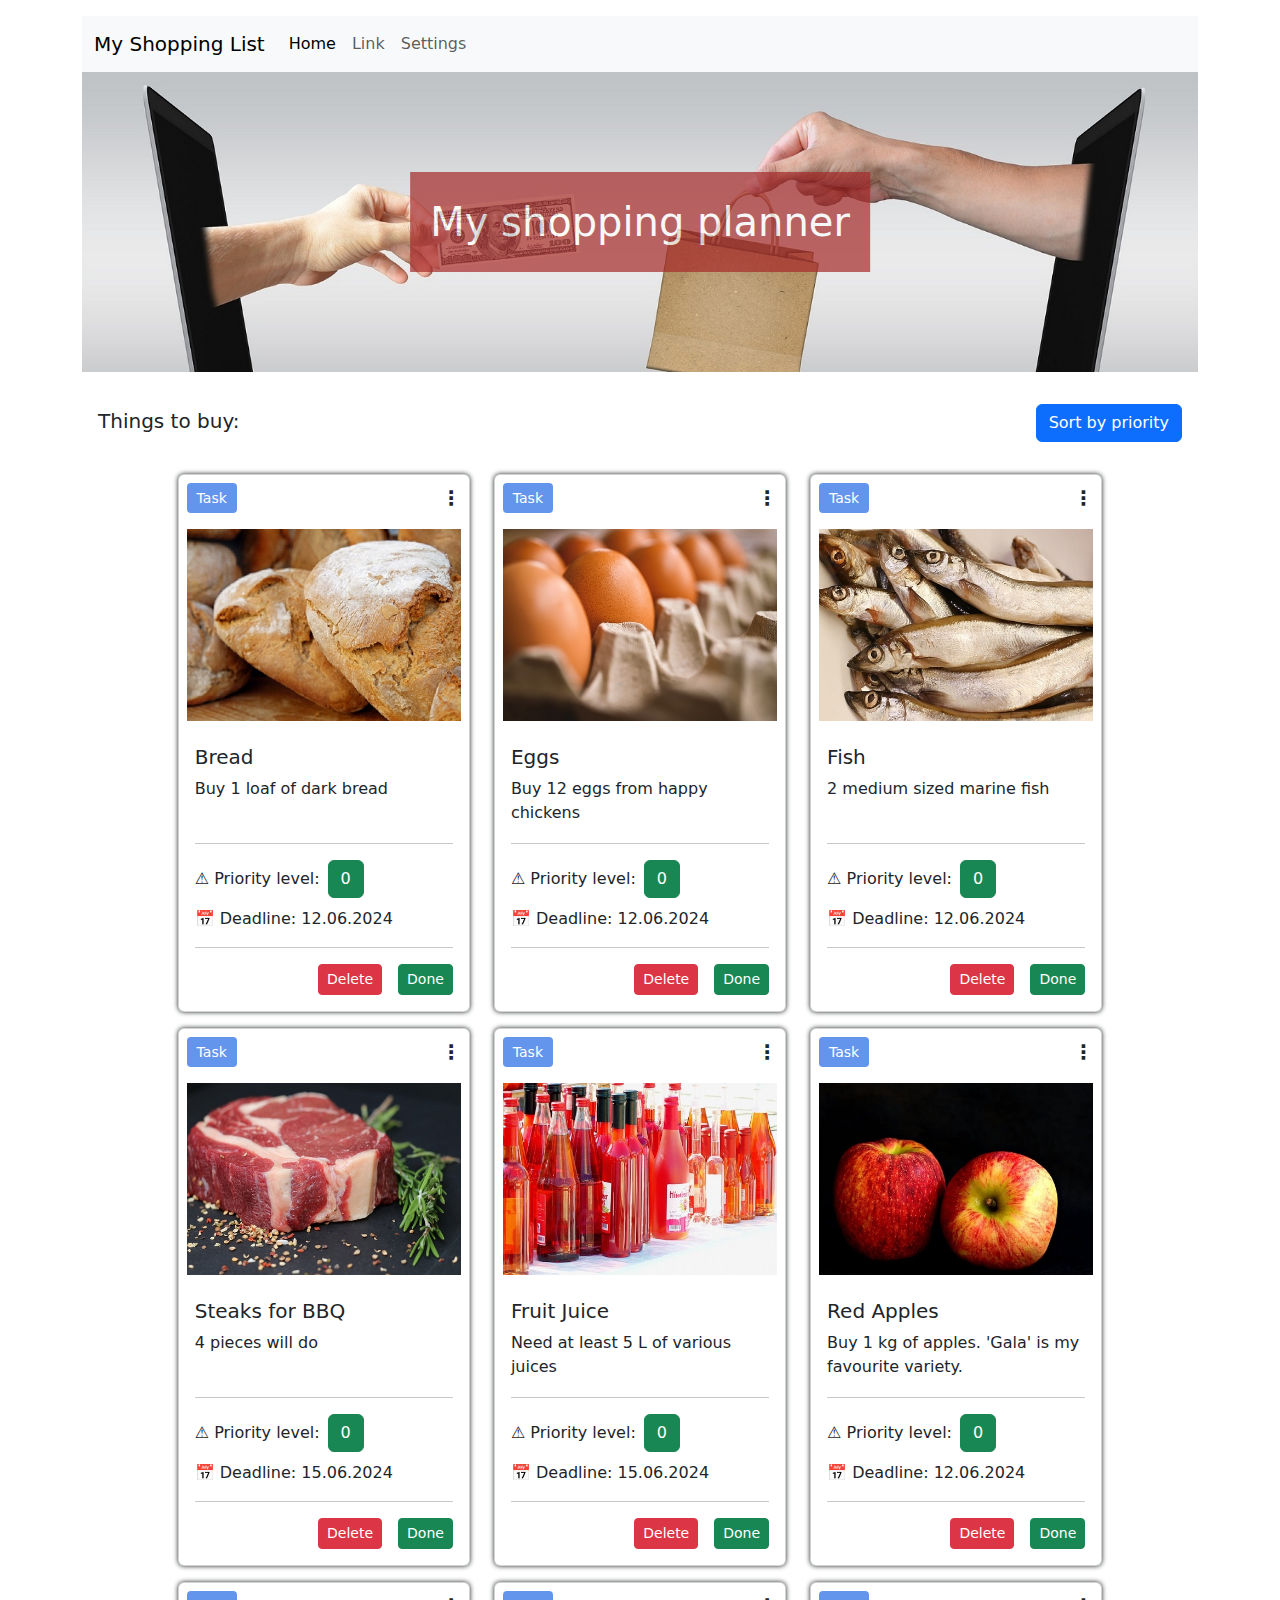
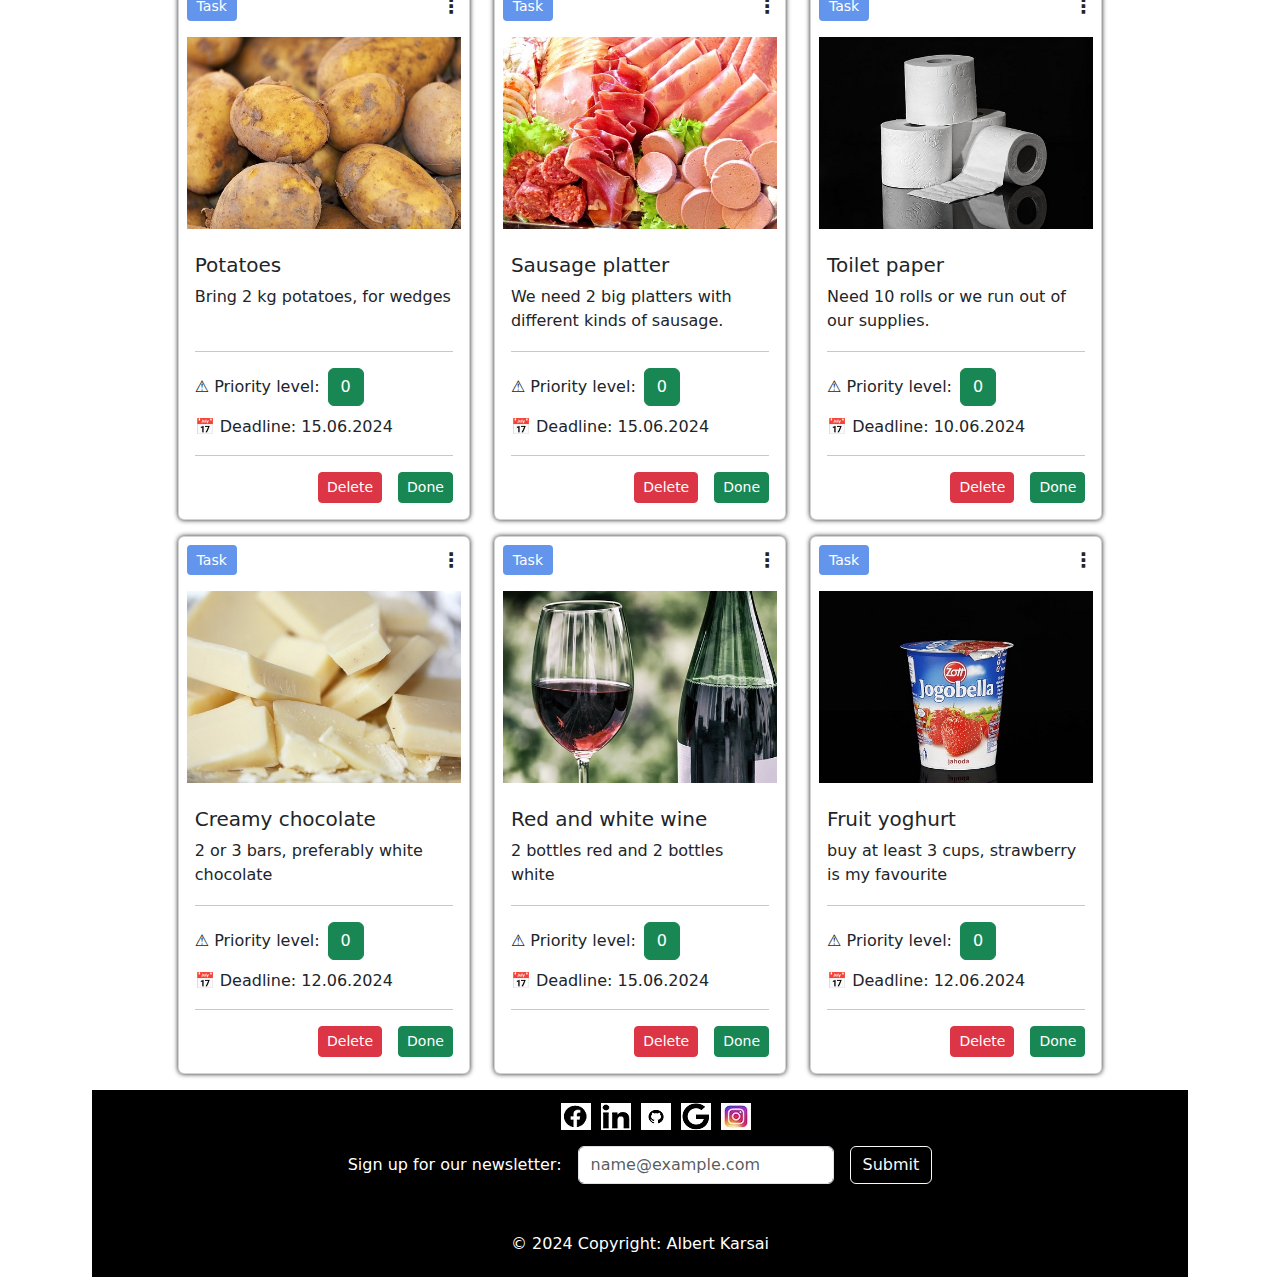
==== Advanced_Exercise/index.html @ 185fdf18 "Advanced exercise ts errors fixed" ====
<!-- Advanced Exercise 1 

Create a Restaurant Web Page using the below-provided Typescript concepts. Try to implement all of them in an appropriate place in the App: 

● Define for each variable/array the data type 
● List the array items and make sure that it has a strict data type definition 
● Use some loop for displaying the data into the Page (forEach, For in, or For-of) 
● Define some appropriate value as const

It is up to you how the front-end part will look like. It will be nice if you provide a well structured and designed Bootstrap page. Your task is to incorporate all these features using Typescript in a proper and meaningful place in your App. More dynamic data is always welcome. Feel free to add additional functionalities. -->

<!DOCTYPE html>
<html lang="en">
  <head>
    <meta charset="UTF-8" />
    <meta name="viewport" content="width=device-width, initial-scale=1.0" />
    <title>Shopping List</title>
    <link
      href="https://cdn.jsdelivr.net/npm/bootstrap@5.3.3/dist/css/bootstrap.min.css"
      rel="stylesheet"
      integrity="sha384-QWTKZyjpPEjISv5WaRU9OFeRpok6YctnYmDr5pNlyT2bRjXh0JMhjY6hW+ALEwIH"
      crossorigin="anonymous"
    />
    <link rel="stylesheet" href="./CSS/style.css" />
  </head>
  <body>
    <div class="container">
      <!--navbar-->
      <nav class="navbar navbar-expand-lg bg-body-tertiary mt-3">
        <div class="container">
          <a class="navbar-brand" href="#">My Shopping List</a>
          <button
            class="navbar-toggler"
            type="button"
            data-bs-toggle="collapse"
            data-bs-target="#navbarSupportedContent"
            aria-controls="navbarSupportedContent"
            aria-expanded="false"
            aria-label="Toggle navigation"
          >
            <span class="navbar-toggler-icon"></span>
          </button>
          <div class="collapse navbar-collapse" id="navbarSupportedContent">
            <ul class="navbar-nav me-auto mb-2 mb-lg-0">
              <li class="nav-item">
                <a class="nav-link active" aria-current="page" href="#">Home</a>
              </li>
              <li class="nav-item">
                <a class="nav-link" href="#">Link</a>
              </li>
              <li class="nav-item">
                <a class="nav-link" href="#">Settings</a>
              </li>
            </ul>
          </div>
        </div>
      </nav>
      <main>
        <!--hero section-->
        <div id="hero" class="container">
          <p>My shopping planner</p>
        </div>
        <!-- Bar between hero section and pictures -->
        <div
          id="title-bar"
          class="d-flex justify-content-between align-items-baseline mt-3"
        >
          <p class="h5 m-3">Things to buy:</p>
          <button type="button" id="btn-sort" class="btn btn-primary m-3">
            Sort by priority
          </button>
        </div>
        <!--pictures container-->
        <div id="container-main" class="container mx-auto mb-3 main-body">
          <div
            id="grid-anchor"
            class="row row-cols-lg-3 row-cols-md-2 row-cols-1"
          >
            <!--here are the shopping items rendered-->
          </div>
        </div>
      </main>
      <!--footer section-->
      <footer>
        <ul id="ul-footer-symbols" class="m-2">
          <li>
            <a href="#"
              ><img src="./images/Facebook2.png" alt="Facebook-Button"
            /></a>
          </li>
          <li>
            <a href="#"
              ><img src="./images/LinkeIn2.png" alt="LinkeIn-Button"
            /></a>
          </li>
          <li>
            <a href="#"><img src="./images/github.png" alt="Insta-Button" /></a>
          </li>
          <li>
            <a href="#"><img src="./images/google.png" alt="Insta-Button" /></a>
          </li>
          <li>
            <a href="#"><img src="./images/Insta.jpg" alt="Insta-Button" /></a>
          </li>
        </ul>

        <form class="d-flex justify-content-center mt-2">
          <div class="row g-3 align-items-center">
            <div class="col-auto">
              <label for="email" class="col-form-label"
                >Sign up for our newsletter:</label
              >
            </div>
            <div class="col-auto">
              <input
                type="email"
                id="email"
                class="form-control"
                placeholder="name@example.com"
                aria-describedby="basic-addon1"
              />
            </div>
            <div class="col-auto">
              <button type="submit" class="btn btn-outline-light">
                Submit
              </button>
            </div>
          </div>
        </form>

        <p class="mt-5">&copy; 2024 Copyright: Albert Karsai</p>
      </footer>
    </div>

    <!--Bootstrap-->
    <script
      src="https://cdn.jsdelivr.net/npm/bootstrap@5.3.3/dist/js/bootstrap.bundle.min.js"
      integrity="sha384-YvpcrYf0tY3lHB60NNkmXc5s9fDVZLESaAA55NDzOxhy9GkcIdslK1eN7N6jIeHz"
      crossorigin="anonymous"
    ></script>
    <!--my js file-->
    <script src="./js/script.js"></script>
  </body>
</html>
---- Advanced_Exercise/CSS/style.css ----
* {
    margin: 0;
    padding: 0;
    box-sizing: border-box;
}

#btn-priority {
    width: 30px;
    height: 30px;
    padding: 0;
}

.card {
    box-shadow: 0px 0px 5px;
}

.card-text {
    min-height: 50px;
}

.task-btn {
    color: white;
    background-color: cornflowerblue;
    width: 50px;
    height: 30px;

}

#hero {
    width: 100%;
    height: 300px;
    position: relative;
    background-image: url("../images/ecommerce-2140604_1920.jpg");
    background-size: cover;

    p {
    position: absolute;
    top: 50%;
    left: 50%;
    transform: translate(-50%, -50%);
    color: white;
    font-size: 2.5rem;
    background-color: brown;
    opacity: 0.7;
    padding: 20px;
    }
}

.main-body {
    width: 85%;
}

/* Styling of footer section */

footer {
    background-color: black;
    color: white;
    padding: 5px;
    margin: 10px;
    display: flex;
    flex-direction: column;
    justify-content: center;
    
    p {
        text-align: center;
    }
 }

 #ul-footer-symbols {
    display: flex;
    justify-content: center;
    list-style-type: none;
    flex-wrap: wrap;

    li {
        margin: 0px 5px
    }
 }

 #email {
    width: 20vw;
 }
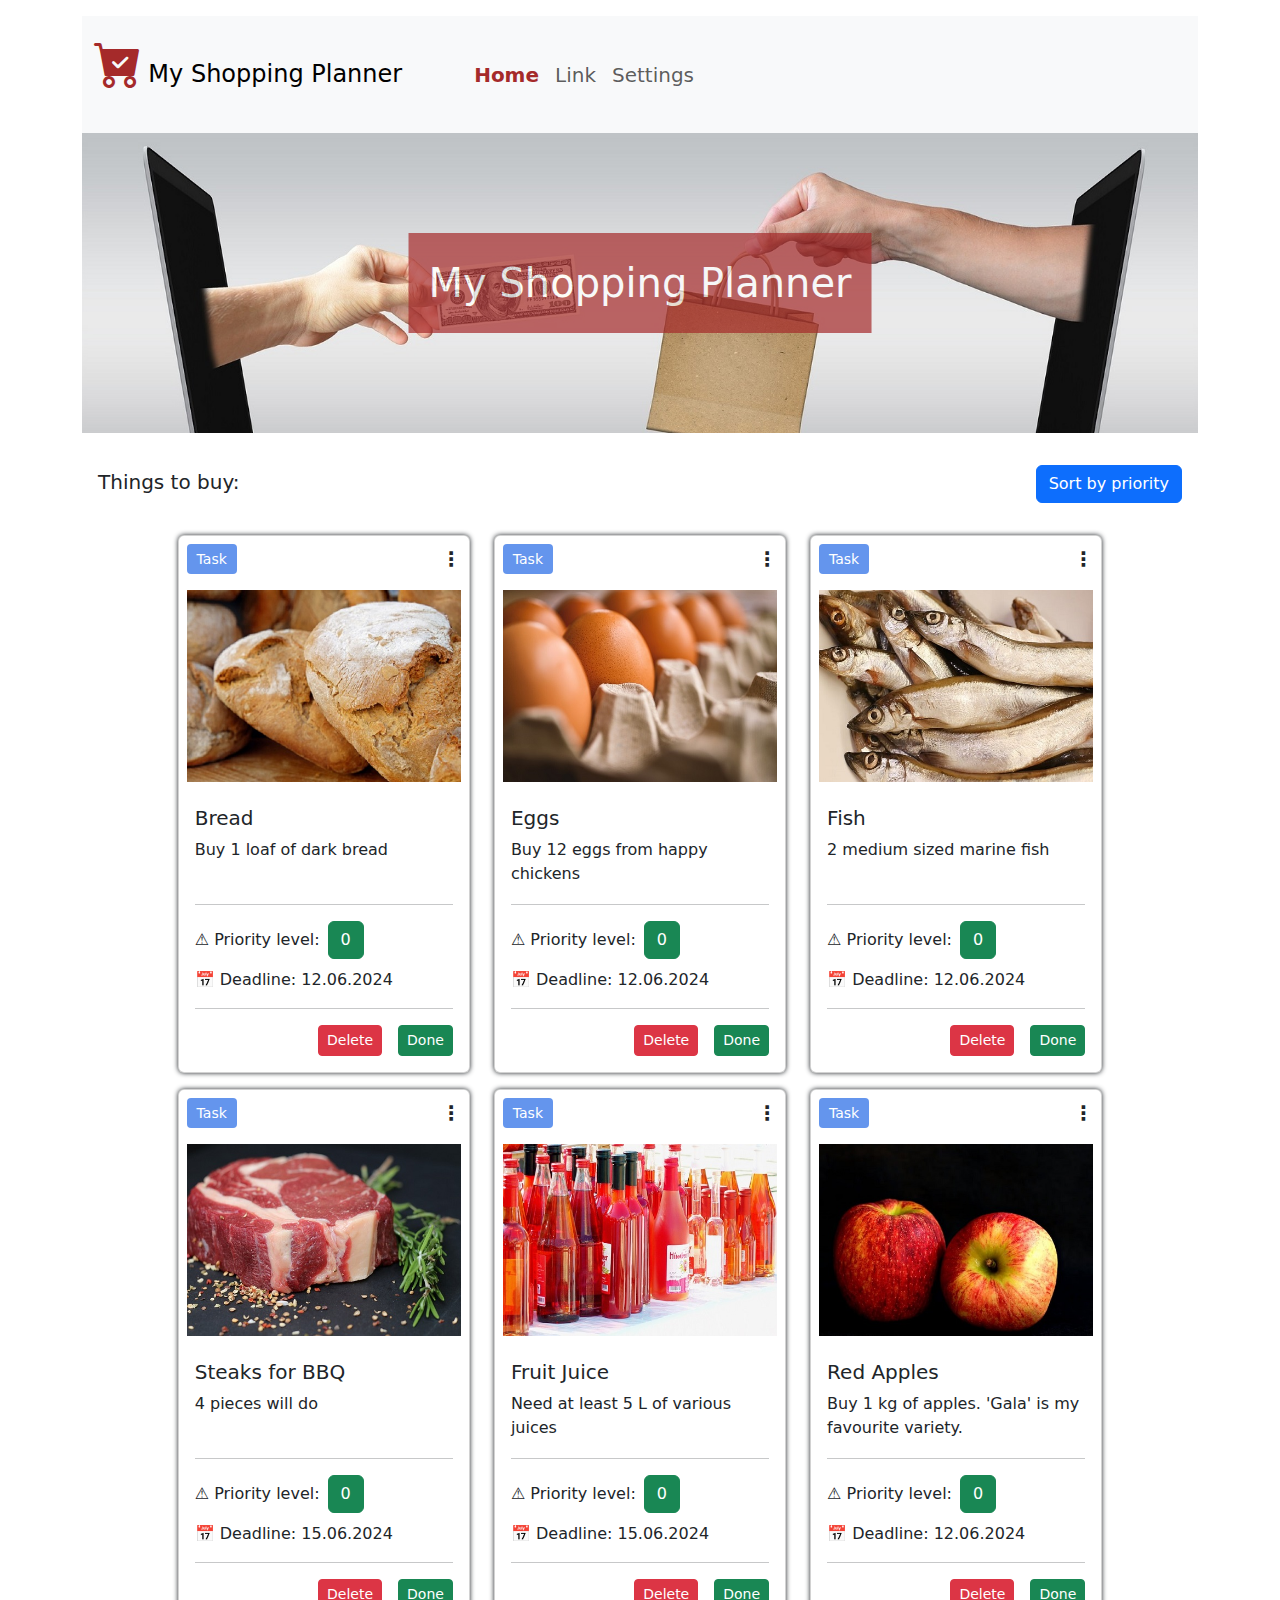
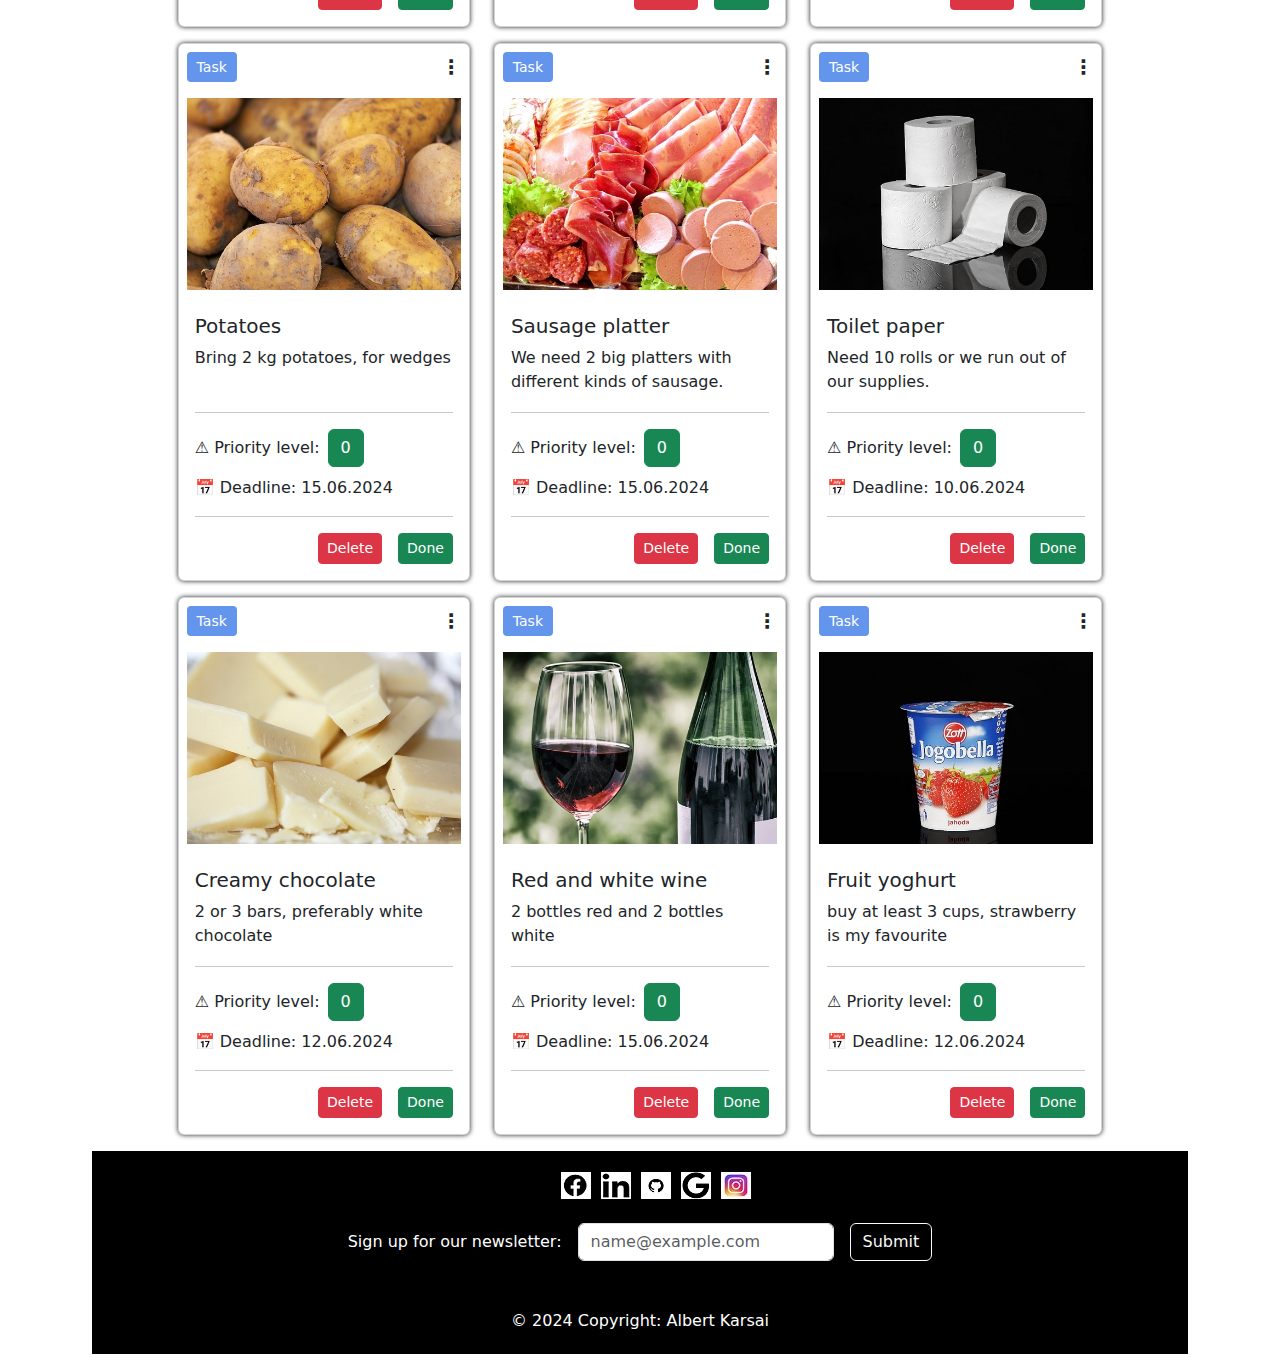
==== commit 79b694f5: "before changed footer" ====
--- a/Advanced_Exercise/index.html
+++ b/Advanced_Exercise/index.html
@@ -1,20 +1,9 @@
-<!-- Advanced Exercise 1 
-
-Create a Restaurant Web Page using the below-provided Typescript concepts. Try to implement all of them in an appropriate place in the App: 
-
-● Define for each variable/array the data type 
-● List the array items and make sure that it has a strict data type definition 
-● Use some loop for displaying the data into the Page (forEach, For in, or For-of) 
-● Define some appropriate value as const
-
-It is up to you how the front-end part will look like. It will be nice if you provide a well structured and designed Bootstrap page. Your task is to incorporate all these features using Typescript in a proper and meaningful place in your App. More dynamic data is always welcome. Feel free to add additional functionalities. -->
-
 <!DOCTYPE html>
 <html lang="en">
   <head>
     <meta charset="UTF-8" />
     <meta name="viewport" content="width=device-width, initial-scale=1.0" />
-    <title>Shopping List</title>
+    <title>My Shopping Planner</title>
     <link
       href="https://cdn.jsdelivr.net/npm/bootstrap@5.3.3/dist/css/bootstrap.min.css"
       rel="stylesheet"
@@ -22,13 +11,20 @@
       crossorigin="anonymous"
     />
     <link rel="stylesheet" href="./CSS/style.css" />
+    <link
+      rel="stylesheet"
+      href="https://cdn.jsdelivr.net/npm/bootstrap-icons@1.11.3/font/bootstrap-icons.min.css"
+    />
   </head>
   <body>
     <div class="container">
       <!--navbar-->
       <nav class="navbar navbar-expand-lg bg-body-tertiary mt-3">
         <div class="container">
-          <a class="navbar-brand" href="#">My Shopping List</a>
+          <a class="navbar-brand pb-4" href="#"
+            ><i class="bi bi-cart-check-fill"></i>
+            <span class="fs-4 me-5">My Shopping Planner</span></a
+          >
           <button
             class="navbar-toggler"
             type="button"
@@ -41,9 +37,11 @@
             <span class="navbar-toggler-icon"></span>
           </button>
           <div class="collapse navbar-collapse" id="navbarSupportedContent">
-            <ul class="navbar-nav me-auto mb-2 mb-lg-0">
+            <ul class="navbar-nav nav-ul me-auto mb-2 mb-lg-0 fs-5">
               <li class="nav-item">
-                <a class="nav-link active" aria-current="page" href="#">Home</a>
+                <a class="nav-link active colored" aria-current="page" href="#"
+                  >Home</a
+                >
               </li>
               <li class="nav-item">
                 <a class="nav-link" href="#">Link</a>
@@ -58,7 +56,7 @@
       <main>
         <!--hero section-->
         <div id="hero" class="container">
-          <p>My shopping planner</p>
+          <p>My Shopping Planner</p>
         </div>
         <!-- Bar between hero section and pictures -->
         <div
@@ -82,7 +80,7 @@
       </main>
       <!--footer section-->
       <footer>
-        <ul id="ul-footer-symbols" class="m-2">
+        <ul id="ul-footer-symbols" class="m-3">
           <li>
             <a href="#"
               ><img src="./images/Facebook2.png" alt="Facebook-Button"
@@ -104,7 +102,7 @@
           </li>
         </ul>
 
-        <form class="d-flex justify-content-center mt-2">
+        <form class="d-flex justify-content-center flex-wrap mt-2">
           <div class="row g-3 align-items-center">
             <div class="col-auto">
               <label for="email" class="col-form-label"
--- a/Advanced_Exercise/CSS/style.css
+++ b/Advanced_Exercise/CSS/style.css
@@ -1,39 +1,48 @@
 * {
-    margin: 0;
-    padding: 0;
-    box-sizing: border-box;
+  margin: 0;
+  padding: 0;
+  box-sizing: border-box;
+}
+
+i {
+  color: brown;
+  font-size: 3rem;
+}
+
+.colored {
+  color: brown !important;
+  font-weight: bold !important;
 }
 
 #btn-priority {
-    width: 30px;
-    height: 30px;
-    padding: 0;
+  width: 30px;
+  height: 30px;
+  padding: 0;
 }
 
 .card {
-    box-shadow: 0px 0px 5px;
+  box-shadow: 0px 0px 5px;
 }
 
 .card-text {
-    min-height: 50px;
+  min-height: 50px;
 }
 
 .task-btn {
-    color: white;
-    background-color: cornflowerblue;
-    width: 50px;
-    height: 30px;
-
+  color: white;
+  background-color: cornflowerblue;
+  width: 50px;
+  height: 30px;
 }
 
 #hero {
-    width: 100%;
-    height: 300px;
-    position: relative;
-    background-image: url("../images/ecommerce-2140604_1920.jpg");
-    background-size: cover;
+  width: 100%;
+  height: 300px;
+  position: relative;
+  background-image: url("../images/ecommerce-2140604_1920.jpg");
+  background-size: cover;
 
-    p {
+  p {
     position: absolute;
     top: 50%;
     left: 50%;
@@ -43,40 +52,40 @@
     background-color: brown;
     opacity: 0.7;
     padding: 20px;
-    }
+  }
 }
 
 .main-body {
-    width: 85%;
+  width: 85%;
 }
 
 /* Styling of footer section */
 
 footer {
-    background-color: black;
-    color: white;
-    padding: 5px;
-    margin: 10px;
-    display: flex;
-    flex-direction: column;
-    justify-content: center;
-    
-    p {
-        text-align: center;
-    }
- }
+  background-color: black;
+  color: white;
+  padding: 5px;
+  margin: 10px;
+  display: flex;
+  flex-direction: column;
+  justify-content: center;
 
- #ul-footer-symbols {
-    display: flex;
-    justify-content: center;
-    list-style-type: none;
-    flex-wrap: wrap;
+  p {
+    text-align: center;
+  }
+}
 
-    li {
-        margin: 0px 5px
-    }
- }
+#ul-footer-symbols {
+  display: flex;
+  justify-content: center;
+  list-style-type: none;
+  flex-wrap: wrap;
 
- #email {
-    width: 20vw;
- }
+  li {
+    margin: 0px 5px;
+  }
+}
+
+#email {
+  width: 20vw;
+}
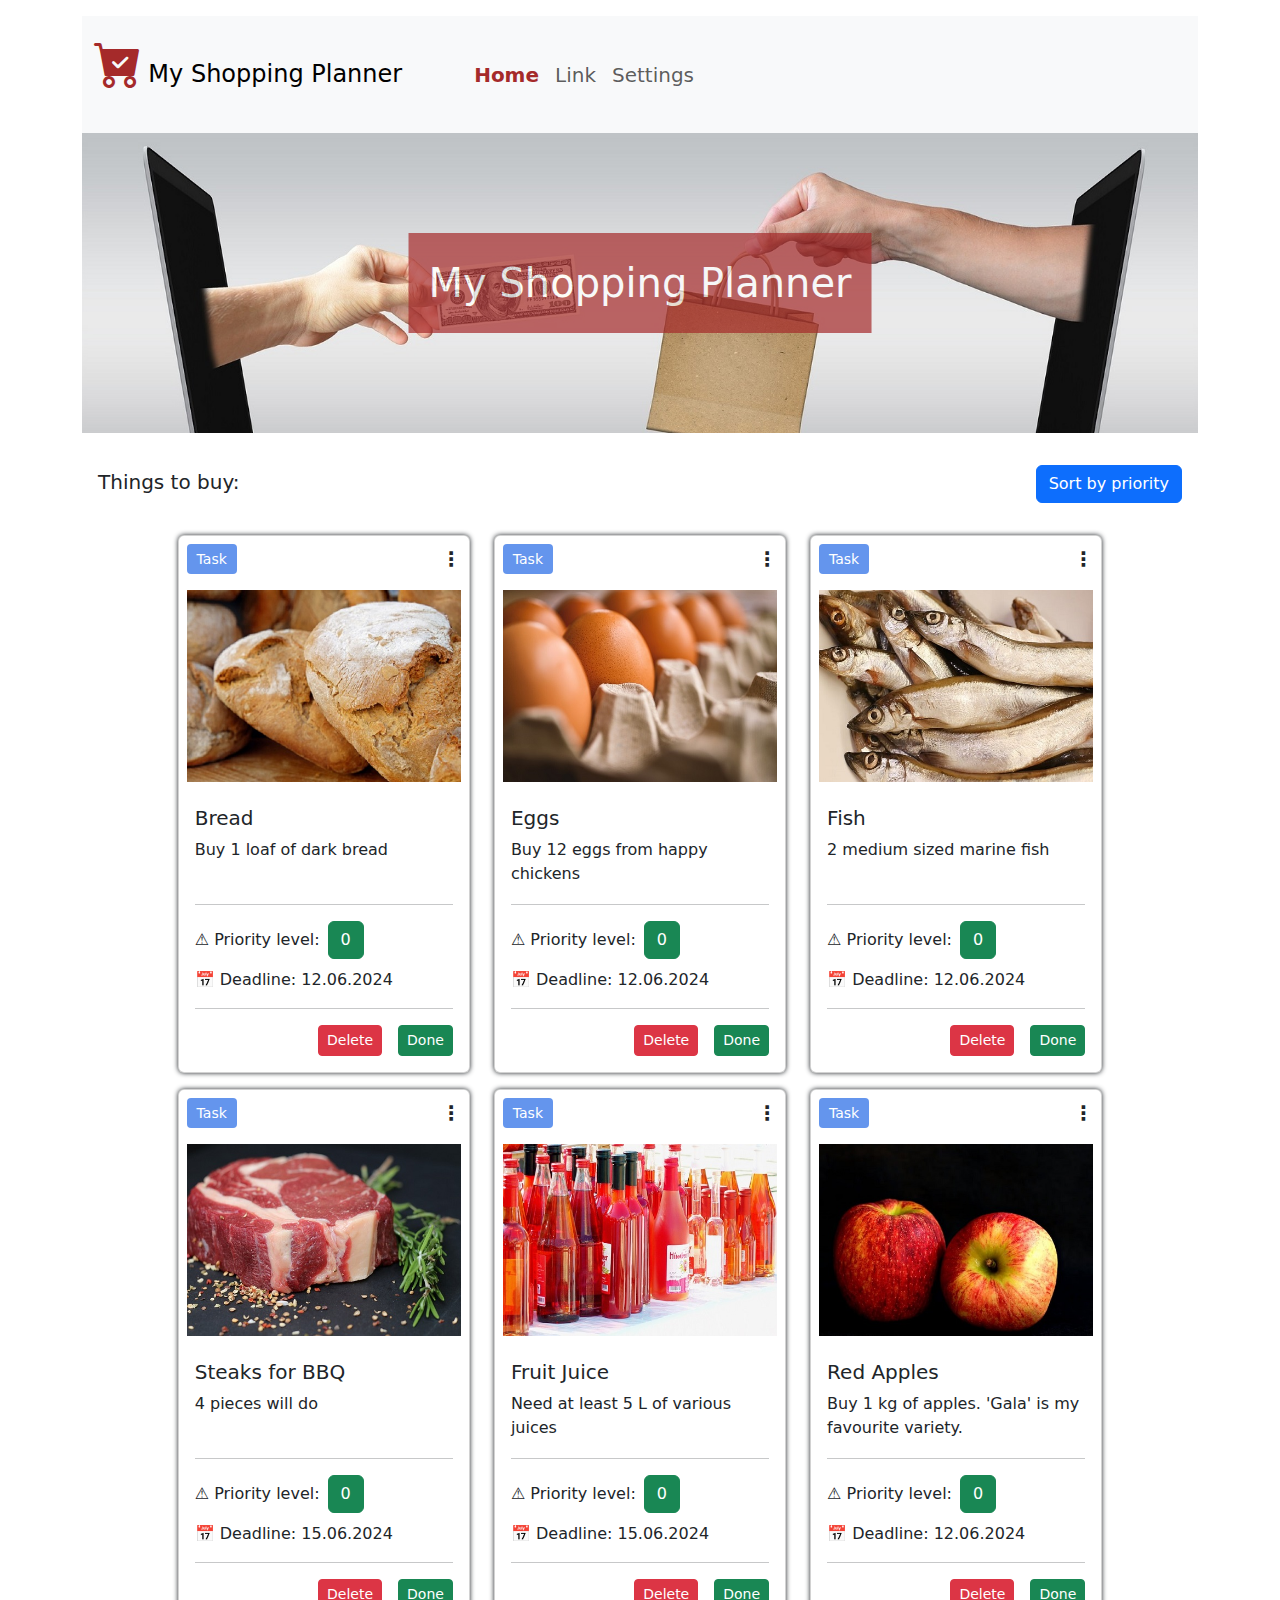
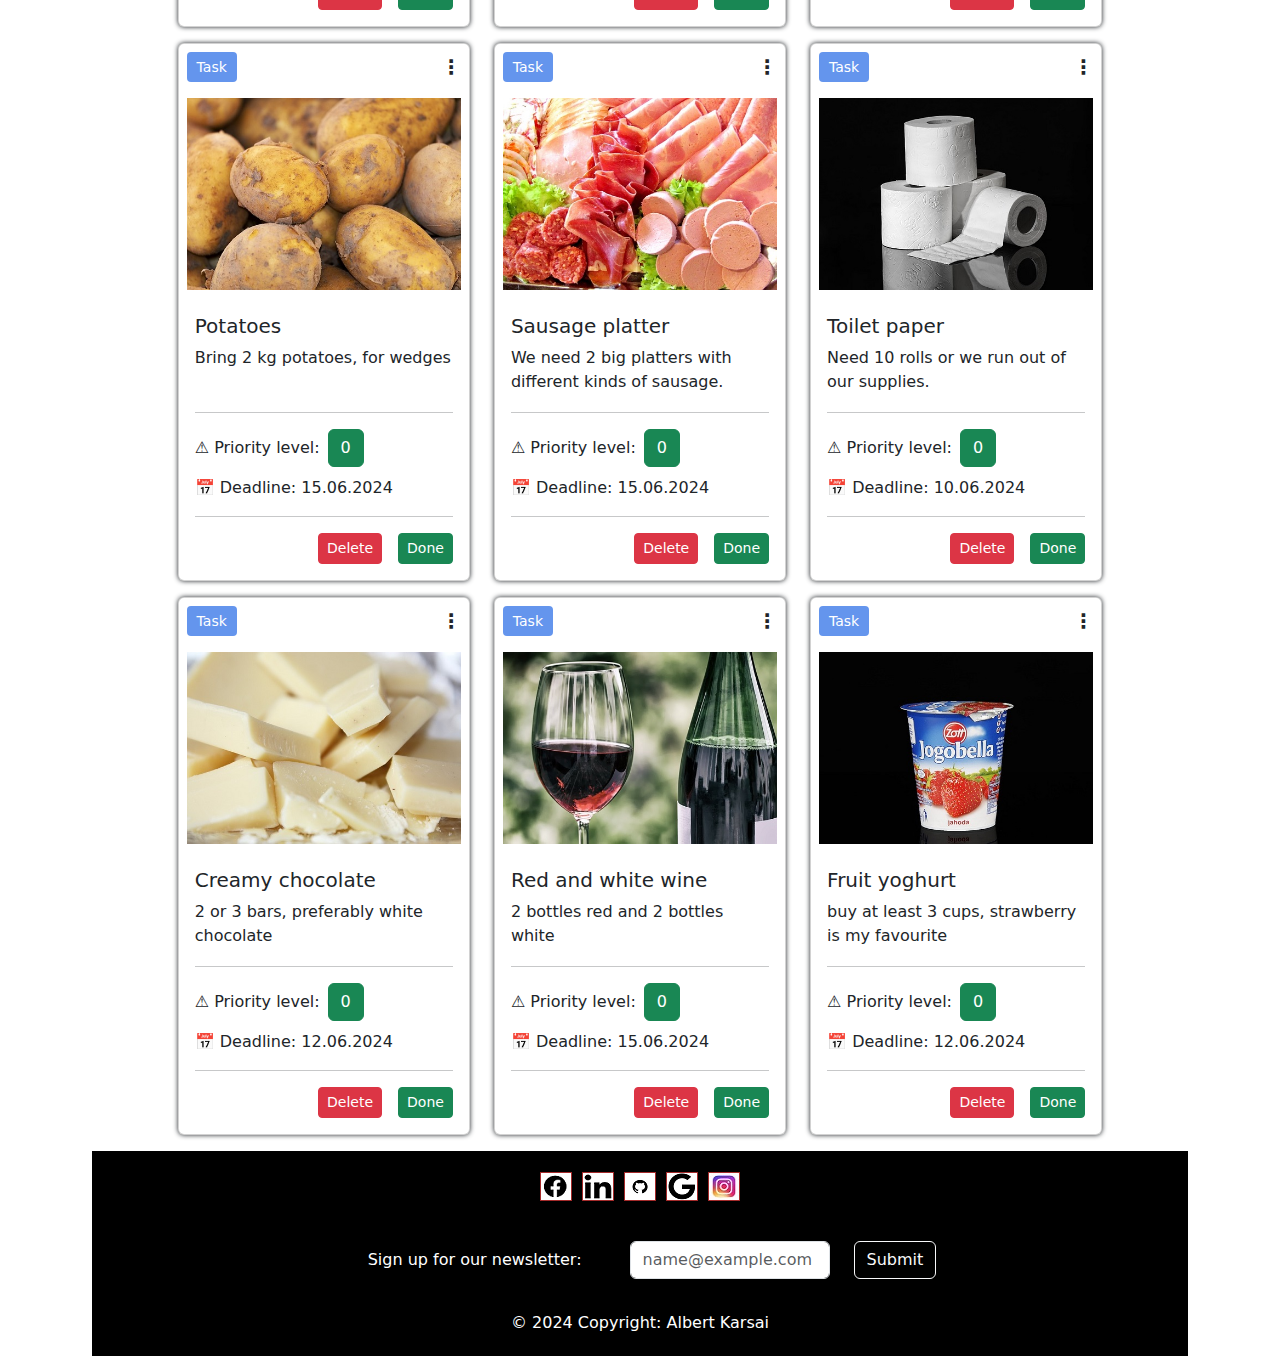
==== commit 51c9b830: "finished improvements" ====
--- a/Advanced_Exercise/index.html
+++ b/Advanced_Exercise/index.html
@@ -102,14 +102,14 @@
           </li>
         </ul>
 
-        <form class="d-flex justify-content-center flex-wrap mt-2">
-          <div class="row g-3 align-items-center">
-            <div class="col-auto">
+        <form class="mt-2">
+          <div class="d-flex justify-content-center flex-wrap mt-3">
+            <div class="me-4 ps-4">
               <label for="email" class="col-form-label"
                 >Sign up for our newsletter:</label
               >
             </div>
-            <div class="col-auto">
+            <div class="me-4 ps-4 mb-3">
               <input
                 type="email"
                 id="email"
@@ -118,7 +118,7 @@
                 aria-describedby="basic-addon1"
               />
             </div>
-            <div class="col-auto">
+            <div class="">
               <button type="submit" class="btn btn-outline-light">
                 Submit
               </button>
@@ -126,7 +126,7 @@
           </div>
         </form>
 
-        <p class="mt-5">&copy; 2024 Copyright: Albert Karsai</p>
+        <p class="mt-3">&copy; 2024 Copyright: Albert Karsai</p>
       </footer>
     </div>
 
--- a/Advanced_Exercise/CSS/style.css
+++ b/Advanced_Exercise/CSS/style.css
@@ -80,12 +80,20 @@
   justify-content: center;
   list-style-type: none;
   flex-wrap: wrap;
+  padding-left: 0%;
 
   li {
     margin: 0px 5px;
+    border: 1px solid brown;
   }
 }
 
 #email {
-  width: 20vw;
+  width: 200px;
 }
+
+/* @media screen and (max-width: 768px) {
+  .card-outer-div {
+    width: 100%;
+  }
+} */
